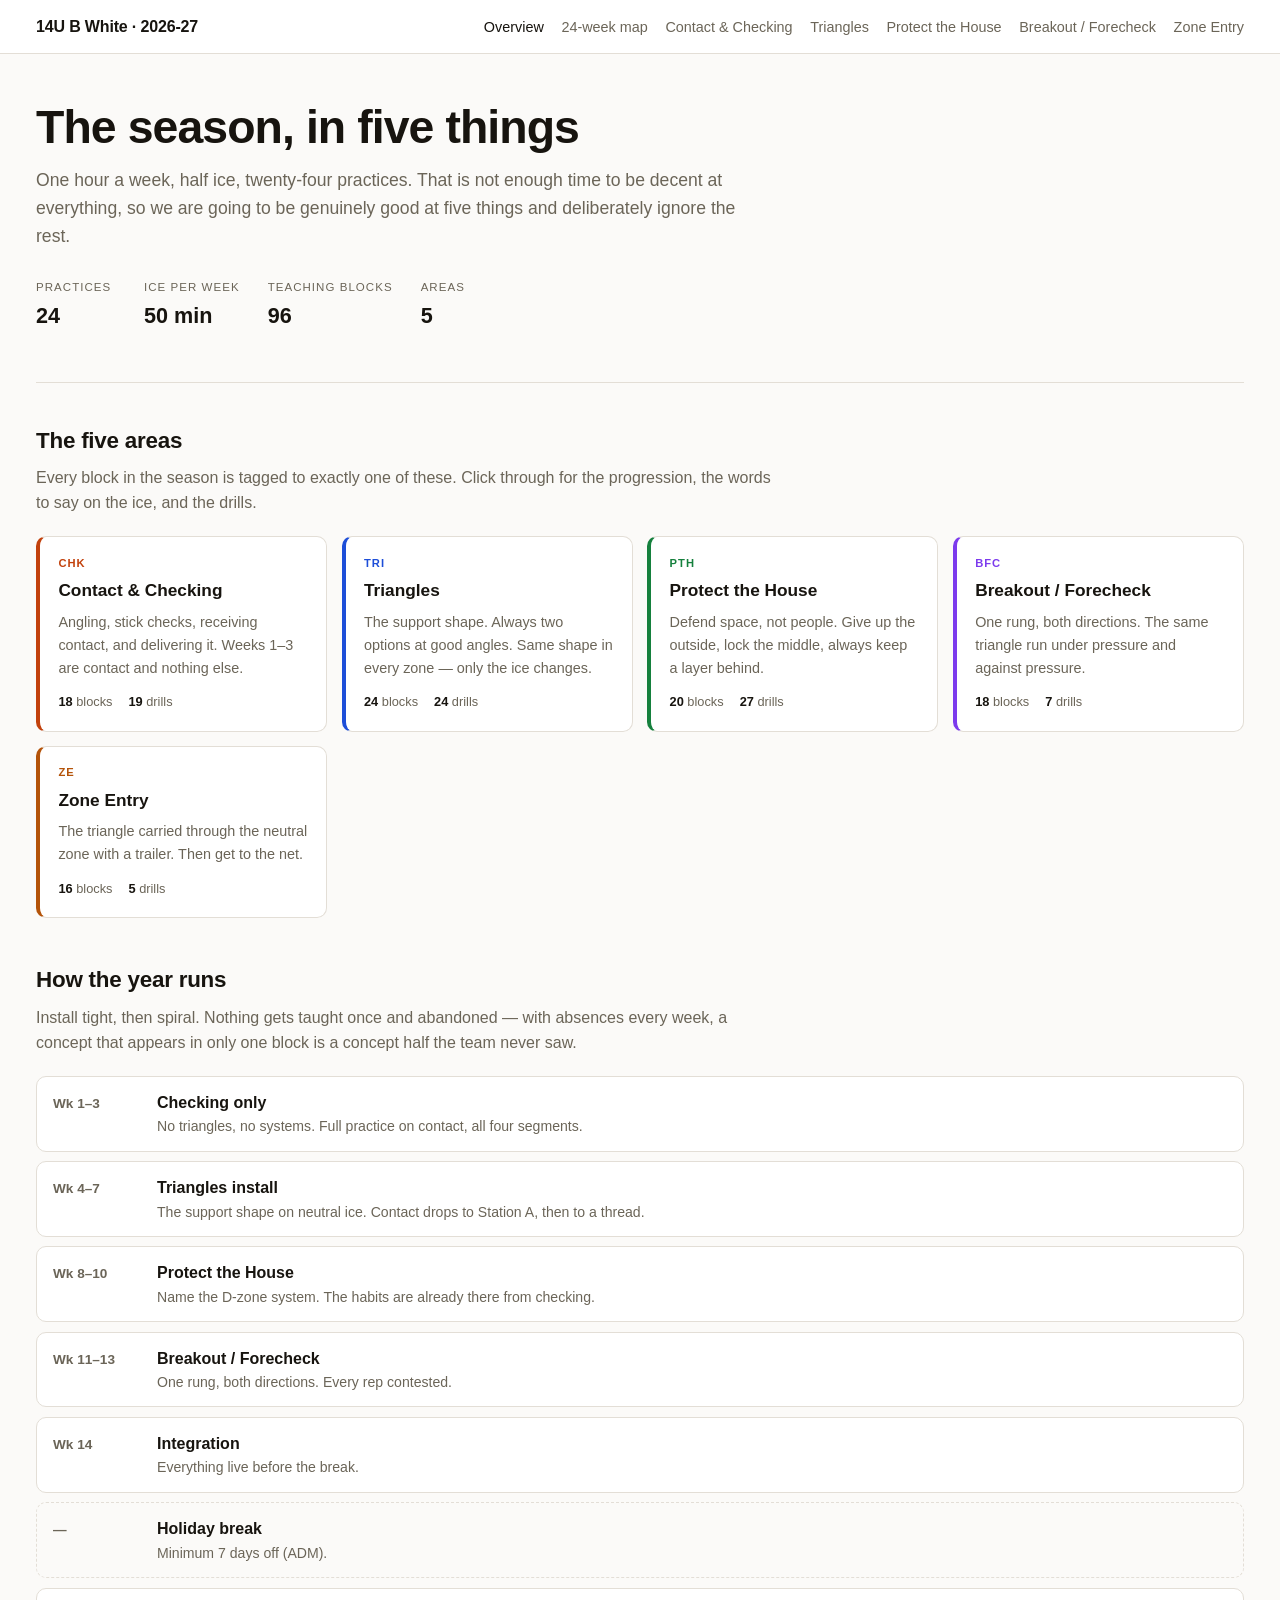
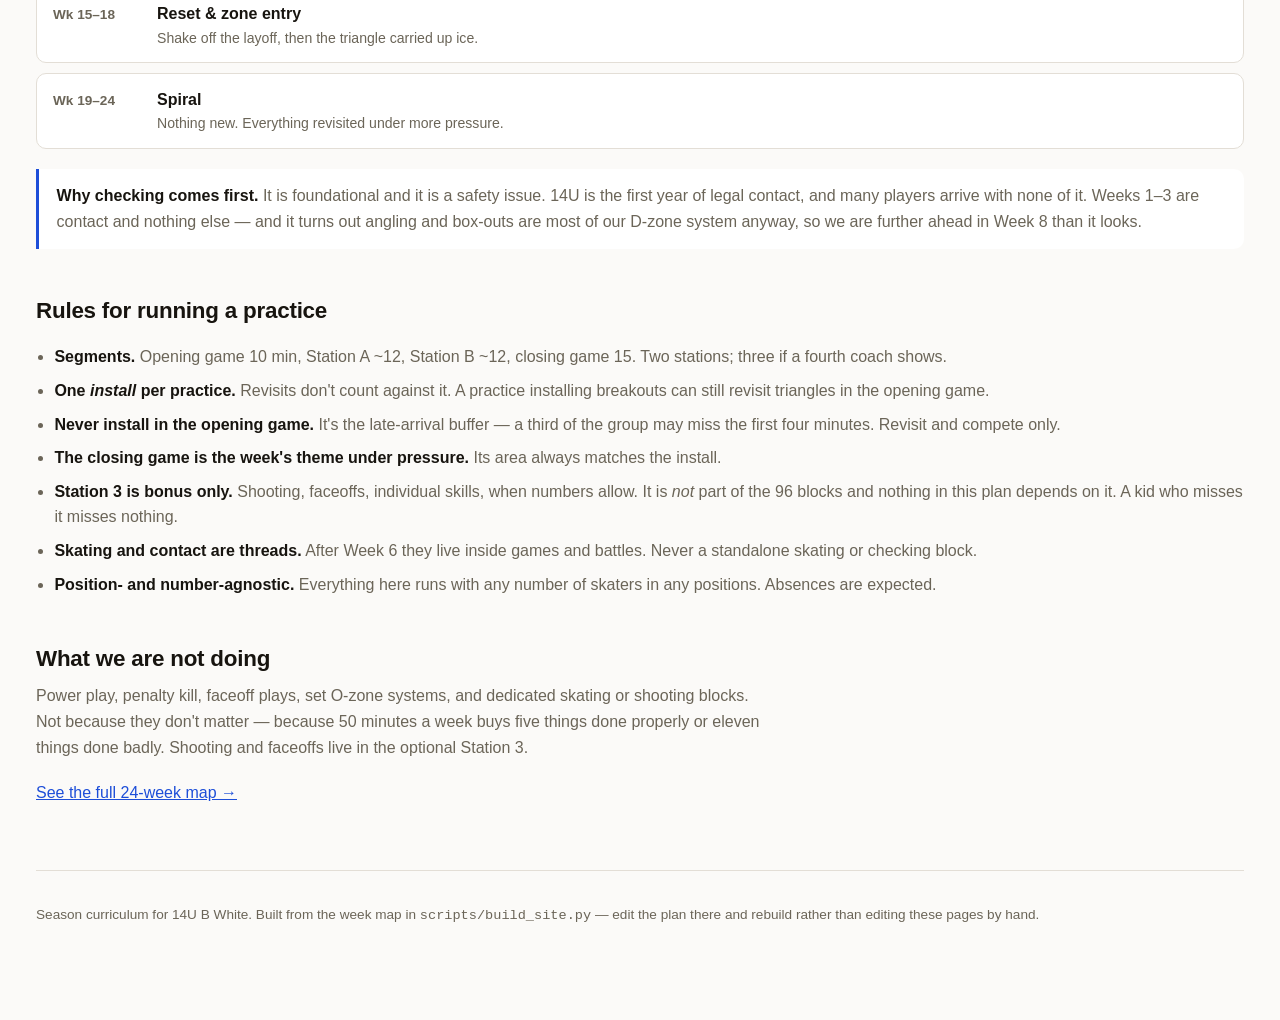
==== docs/index.html @ c7cd1035 "Add 14U season curriculum and coach-facing site Five areas across 96 teaching blocks over 24 practic" ====
<!doctype html>
<html lang="en">
<head>
<meta charset="utf-8">
<meta name="viewport" content="width=device-width, initial-scale=1">
<title>Overview &middot; 14U B White</title>
<link rel="stylesheet" href="style.css">
</head>
<body>
<header class="site"><div class="wrap">
<a class="brand" href="index.html">14U B White &middot; 2026-27</a>
<nav><a href="index.html" aria-current="page">Overview</a><a href="weeks.html">24-week map</a><a href="areas/checking.html">Contact &amp; Checking</a><a href="areas/triangles.html">Triangles</a><a href="areas/protect-the-house.html">Protect the House</a><a href="areas/breakout-forecheck.html">Breakout / Forecheck</a><a href="areas/zone-entry.html">Zone Entry</a></nav>
</div></header>
<div class="wrap">
<section class="hero">
<h1>The season, in five things</h1>
<p>One hour a week, half ice, twenty-four practices. That is not enough time to be
decent at everything, so we are going to be genuinely good at five things and
deliberately ignore the rest.</p>
<dl class="facts">
<div><dt>Practices</dt><dd>24</dd></div>
<div><dt>Ice per week</dt><dd>50 min</dd></div>
<div><dt>Teaching blocks</dt><dd>96</dd></div>
<div><dt>Areas</dt><dd>5</dd></div>
</dl>
</section>

<h2>The five areas</h2>
<p class="lede">Every block in the season is tagged to exactly one of these. Click through for
the progression, the words to say on the ice, and the drills.</p>
<div class="cards"><a class="card" style="--tag:var(--chk)" href="areas/checking.html">
<div class="tag">CHK</div><h3>Contact &amp; Checking</h3><p>Angling, stick checks, receiving contact, and delivering it. Weeks 1&ndash;3 are contact and nothing else.</p>
<div class="meta"><span><b>18</b> blocks</span><span><b>19</b> drills</span></div></a><a class="card" style="--tag:var(--tri)" href="areas/triangles.html">
<div class="tag">TRI</div><h3>Triangles</h3><p>The support shape. Always two options at good angles. Same shape in every zone &mdash; only the ice changes.</p>
<div class="meta"><span><b>24</b> blocks</span><span><b>24</b> drills</span></div></a><a class="card" style="--tag:var(--pth)" href="areas/protect-the-house.html">
<div class="tag">PTH</div><h3>Protect the House</h3><p>Defend space, not people. Give up the outside, lock the middle, always keep a layer behind.</p>
<div class="meta"><span><b>20</b> blocks</span><span><b>27</b> drills</span></div></a><a class="card" style="--tag:var(--bfc)" href="areas/breakout-forecheck.html">
<div class="tag">BFC</div><h3>Breakout / Forecheck</h3><p>One rung, both directions. The same triangle run under pressure and against pressure.</p>
<div class="meta"><span><b>18</b> blocks</span><span><b>7</b> drills</span></div></a><a class="card" style="--tag:var(--ze)" href="areas/zone-entry.html">
<div class="tag">ZE</div><h3>Zone Entry</h3><p>The triangle carried through the neutral zone with a trailer. Then get to the net.</p>
<div class="meta"><span><b>16</b> blocks</span><span><b>5</b> drills</span></div></a></div>

<h2>How the year runs</h2>
<p class="lede">Install tight, then spiral. Nothing gets taught once and abandoned &mdash; with absences
every week, a concept that appears in only one block is a concept half the team never saw.</p>
<div class="phases"><div class="phase"><div class="wks">Wk 1&ndash;3</div><div><b>Checking only</b><span>No triangles, no systems. Full practice on contact, all four segments.</span></div></div><div class="phase"><div class="wks">Wk 4&ndash;7</div><div><b>Triangles install</b><span>The support shape on neutral ice. Contact drops to Station A, then to a thread.</span></div></div><div class="phase"><div class="wks">Wk 8&ndash;10</div><div><b>Protect the House</b><span>Name the D-zone system. The habits are already there from checking.</span></div></div><div class="phase"><div class="wks">Wk 11&ndash;13</div><div><b>Breakout / Forecheck</b><span>One rung, both directions. Every rep contested.</span></div></div><div class="phase"><div class="wks">Wk 14</div><div><b>Integration</b><span>Everything live before the break.</span></div></div><div class="phase brk"><div class="wks">&mdash;</div><div><b>Holiday break</b><span>Minimum 7 days off (ADM).</span></div></div><div class="phase"><div class="wks">Wk 15&ndash;18</div><div><b>Reset &amp; zone entry</b><span>Shake off the layoff, then the triangle carried up ice.</span></div></div><div class="phase"><div class="wks">Wk 19&ndash;24</div><div><b>Spiral</b><span>Nothing new. Everything revisited under more pressure.</span></div></div></div>

<div class="note"><b>Why checking comes first.</b> It is foundational and it is a safety issue.
14U is the first year of legal contact, and many players arrive with none of it. Weeks 1&ndash;3 are
contact and nothing else &mdash; and it turns out angling and box-outs are most of our D-zone
system anyway, so we are further ahead in Week 8 than it looks.</div>

<h2>Rules for running a practice</h2>
<ul class="rules"><li><b>Segments.</b> Opening game 10 min, Station A ~12, Station B ~12, closing game 15. Two stations; three if a fourth coach shows.</li><li><b>One <em>install</em> per practice.</b> Revisits don't count against it. A practice installing breakouts can still revisit triangles in the opening game.</li><li><b>Never install in the opening game.</b> It's the late-arrival buffer &mdash; a third of the group may miss the first four minutes. Revisit and compete only.</li><li><b>The closing game is the week's theme under pressure.</b> Its area always matches the install.</li><li><b>Station 3 is bonus only.</b> Shooting, faceoffs, individual skills, when numbers allow. It is <em>not</em> part of the 96 blocks and nothing in this plan depends on it. A kid who misses it misses nothing.</li><li><b>Skating and contact are threads.</b> After Week 6 they live inside games and battles. Never a standalone skating or checking block.</li><li><b>Position- and number-agnostic.</b> Everything here runs with any number of skaters in any positions. Absences are expected.</li></ul>

<h2>What we are not doing</h2>
<p class="lede">Power play, penalty kill, faceoff plays, set O-zone systems, and dedicated skating
or shooting blocks. Not because they don't matter &mdash; because 50 minutes a week buys five things
done properly or eleven things done badly. Shooting and faceoffs live in the optional Station 3.</p>

<p><a href="weeks.html">See the full 24-week map &rarr;</a></p>

<footer class="site">
<p>Season curriculum for 14U B White. Built from the week map in <code>scripts/build_site.py</code> &mdash;
edit the plan there and rebuild rather than editing these pages by hand.</p>
</footer>
</div>
</body>
</html>
---- docs/style.css ----
:root {
  --bg: #fbfaf8;
  --surface: #ffffff;
  --border: #e3ded6;
  --ink: #17140f;
  --muted: #6b6558;
  --accent: #1d4ed8;
  --chk: #c2410c;
  --tri: #1d4ed8;
  --pth: #15803d;
  --bfc: #7c3aed;
  --ze: #b45309;
  --radius: 10px;
  --maxw: 78rem;
}

@media (prefers-color-scheme: dark) {
  :root {
    --bg: #14120f;
    --surface: #1c1a16;
    --border: #33302a;
    --ink: #f2eee7;
    --muted: #a49c8d;
    --accent: #7ba2ff;
    --chk: #fb923c;
    --tri: #7ba2ff;
    --pth: #4ade80;
    --bfc: #c4b5fd;
    --ze: #fbbf24;
  }
}

* { box-sizing: border-box; }

body {
  margin: 0;
  background: var(--bg);
  color: var(--ink);
  font: 16px/1.6 ui-sans-serif, -apple-system, "Segoe UI", Roboto, sans-serif;
  -webkit-text-size-adjust: 100%;
}

.wrap { max-width: var(--maxw); margin: 0 auto; padding: 0 1.25rem 5rem; }

/* ---- header ---- */
header.site {
  border-bottom: 1px solid var(--border);
  background: var(--surface);
  position: sticky; top: 0; z-index: 10;
}
header.site .wrap { padding: 0.85rem 1.25rem; display: flex; flex-wrap: wrap; gap: 0.5rem 1.5rem; align-items: baseline; }
header.site .brand { font-weight: 700; letter-spacing: -0.01em; text-decoration: none; color: var(--ink); }
header.site nav { display: flex; gap: 1.1rem; flex-wrap: wrap; margin-left: auto; }
header.site nav a { color: var(--muted); text-decoration: none; font-size: 0.9rem; }
header.site nav a:hover, header.site nav a[aria-current] { color: var(--ink); }

/* ---- hero ---- */
.hero { padding: 3rem 0 2rem; border-bottom: 1px solid var(--border); margin-bottom: 2.5rem; }
.hero h1 { font-size: clamp(1.9rem, 5vw, 2.9rem); line-height: 1.12; margin: 0 0 0.75rem; letter-spacing: -0.02em; }
.hero p { font-size: 1.1rem; color: var(--muted); margin: 0; max-width: 46rem; }
.facts { display: flex; flex-wrap: wrap; gap: 1.75rem; margin-top: 1.75rem; }
.facts div { min-width: 5rem; }
.facts dt { font-size: 0.72rem; text-transform: uppercase; letter-spacing: 0.09em; color: var(--muted); }
.facts dd { margin: 0.15rem 0 0; font-size: 1.35rem; font-weight: 650; }

h2 { font-size: 1.4rem; letter-spacing: -0.01em; margin: 2.75rem 0 0.4rem; }
h2:first-of-type { margin-top: 0; }
h3 { font-size: 1.05rem; margin: 1.75rem 0 0.4rem; }
.lede { color: var(--muted); margin: 0 0 1.25rem; max-width: 46rem; }

/* ---- area cards ---- */
.cards { display: grid; gap: 0.9rem; grid-template-columns: repeat(auto-fit, minmax(15rem, 1fr)); margin-top: 1.25rem; }
.card {
  display: block; text-decoration: none; color: inherit; background: var(--surface);
  border: 1px solid var(--border); border-left: 4px solid var(--tag, var(--accent));
  border-radius: var(--radius); padding: 1.1rem 1.15rem;
}
.card:hover { border-color: var(--tag, var(--accent)); }
.card .tag { font-size: 0.7rem; font-weight: 700; letter-spacing: 0.09em; color: var(--tag); }
.card h3 { margin: 0.3rem 0 0.35rem; font-size: 1.08rem; }
.card p { margin: 0; color: var(--muted); font-size: 0.9rem; }
.card .meta { margin-top: 0.8rem; font-size: 0.8rem; color: var(--muted); display: flex; gap: 1rem; }
.card .meta b { color: var(--ink); font-weight: 650; }

/* ---- tables ---- */
.scroll { overflow-x: auto; margin: 1rem 0 0; border: 1px solid var(--border); border-radius: var(--radius); background: var(--surface); }
table { border-collapse: collapse; width: 100%; font-size: 0.88rem; }
th, td { text-align: left; padding: 0.6rem 0.8rem; border-bottom: 1px solid var(--border); vertical-align: top; }
th { font-size: 0.72rem; text-transform: uppercase; letter-spacing: 0.07em; color: var(--muted); font-weight: 650; white-space: nowrap; }
tbody tr:last-child td { border-bottom: 0; }
td.wk { font-variant-numeric: tabular-nums; font-weight: 650; white-space: nowrap; }
td.num { font-variant-numeric: tabular-nums; text-align: right; }
tfoot td { font-weight: 650; border-top: 2px solid var(--border); }

/* ---- pills ---- */
.pill {
  display: inline-block; font-size: 0.68rem; font-weight: 700; letter-spacing: 0.06em;
  padding: 0.12rem 0.42rem; border-radius: 4px; border: 1px solid currentColor; white-space: nowrap;
}
.CHK { color: var(--chk); } .TRI { color: var(--tri); } .PTH { color: var(--pth); }
.BFC { color: var(--bfc); } .ZE { color: var(--ze); }
.seg { color: var(--muted); font-size: 0.72rem; text-transform: uppercase; letter-spacing: 0.06em; white-space: nowrap; }

/* ---- phase strip ---- */
.phases { display: grid; gap: 0.6rem; margin-top: 1.25rem; }
.phase { display: grid; grid-template-columns: 5.5rem 1fr; gap: 1rem; align-items: baseline; background: var(--surface); border: 1px solid var(--border); border-radius: var(--radius); padding: 0.8rem 1rem; }
.phase .wks { font-weight: 700; font-variant-numeric: tabular-nums; color: var(--muted); font-size: 0.85rem; }
.phase b { font-weight: 650; }
.phase span { color: var(--muted); font-size: 0.88rem; display: block; }
.phase.brk { border-style: dashed; background: transparent; }

/* ---- callouts / rules ---- */
.note { border-left: 3px solid var(--accent); background: var(--surface); border-radius: 0 var(--radius) var(--radius) 0; padding: 0.9rem 1.1rem; margin: 1.25rem 0; color: var(--muted); }
.note b { color: var(--ink); }
ul.rules { margin: 1rem 0; padding-left: 1.15rem; }
ul.rules li { margin-bottom: 0.5rem; color: var(--muted); }
ul.rules b { color: var(--ink); }

ol.steps { counter-reset: s; list-style: none; margin: 1rem 0; padding: 0; display: grid; gap: 0.6rem; }
ol.steps li { counter-increment: s; background: var(--surface); border: 1px solid var(--border); border-radius: var(--radius); padding: 0.85rem 1rem 0.85rem 3rem; position: relative; color: var(--muted); }
ol.steps li::before {
  content: counter(s); position: absolute; left: 0.9rem; top: 0.8rem;
  width: 1.5rem; height: 1.5rem; border-radius: 50%; background: var(--tag, var(--accent)); color: #fff;
  display: grid; place-items: center; font-size: 0.78rem; font-weight: 700;
}
ol.steps b { color: var(--ink); display: block; }
ol.steps .when { float: right; font-size: 0.75rem; color: var(--muted); font-weight: 600; }

.say { display: grid; gap: 0.5rem; margin: 1rem 0; }
.say q { background: var(--surface); border: 1px solid var(--border); border-radius: var(--radius); padding: 0.7rem 1rem; font-size: 1rem; quotes: none; }
.say q::before, .say q::after { content: ""; }

a { color: var(--accent); }
footer.site { border-top: 1px solid var(--border); margin-top: 4rem; padding-top: 1.25rem; color: var(--muted); font-size: 0.85rem; }

@media print {
  header.site { position: static; }
  .card, .phase, .scroll, ol.steps li, .say q { break-inside: avoid; }
  body { background: #fff; color: #000; }
}
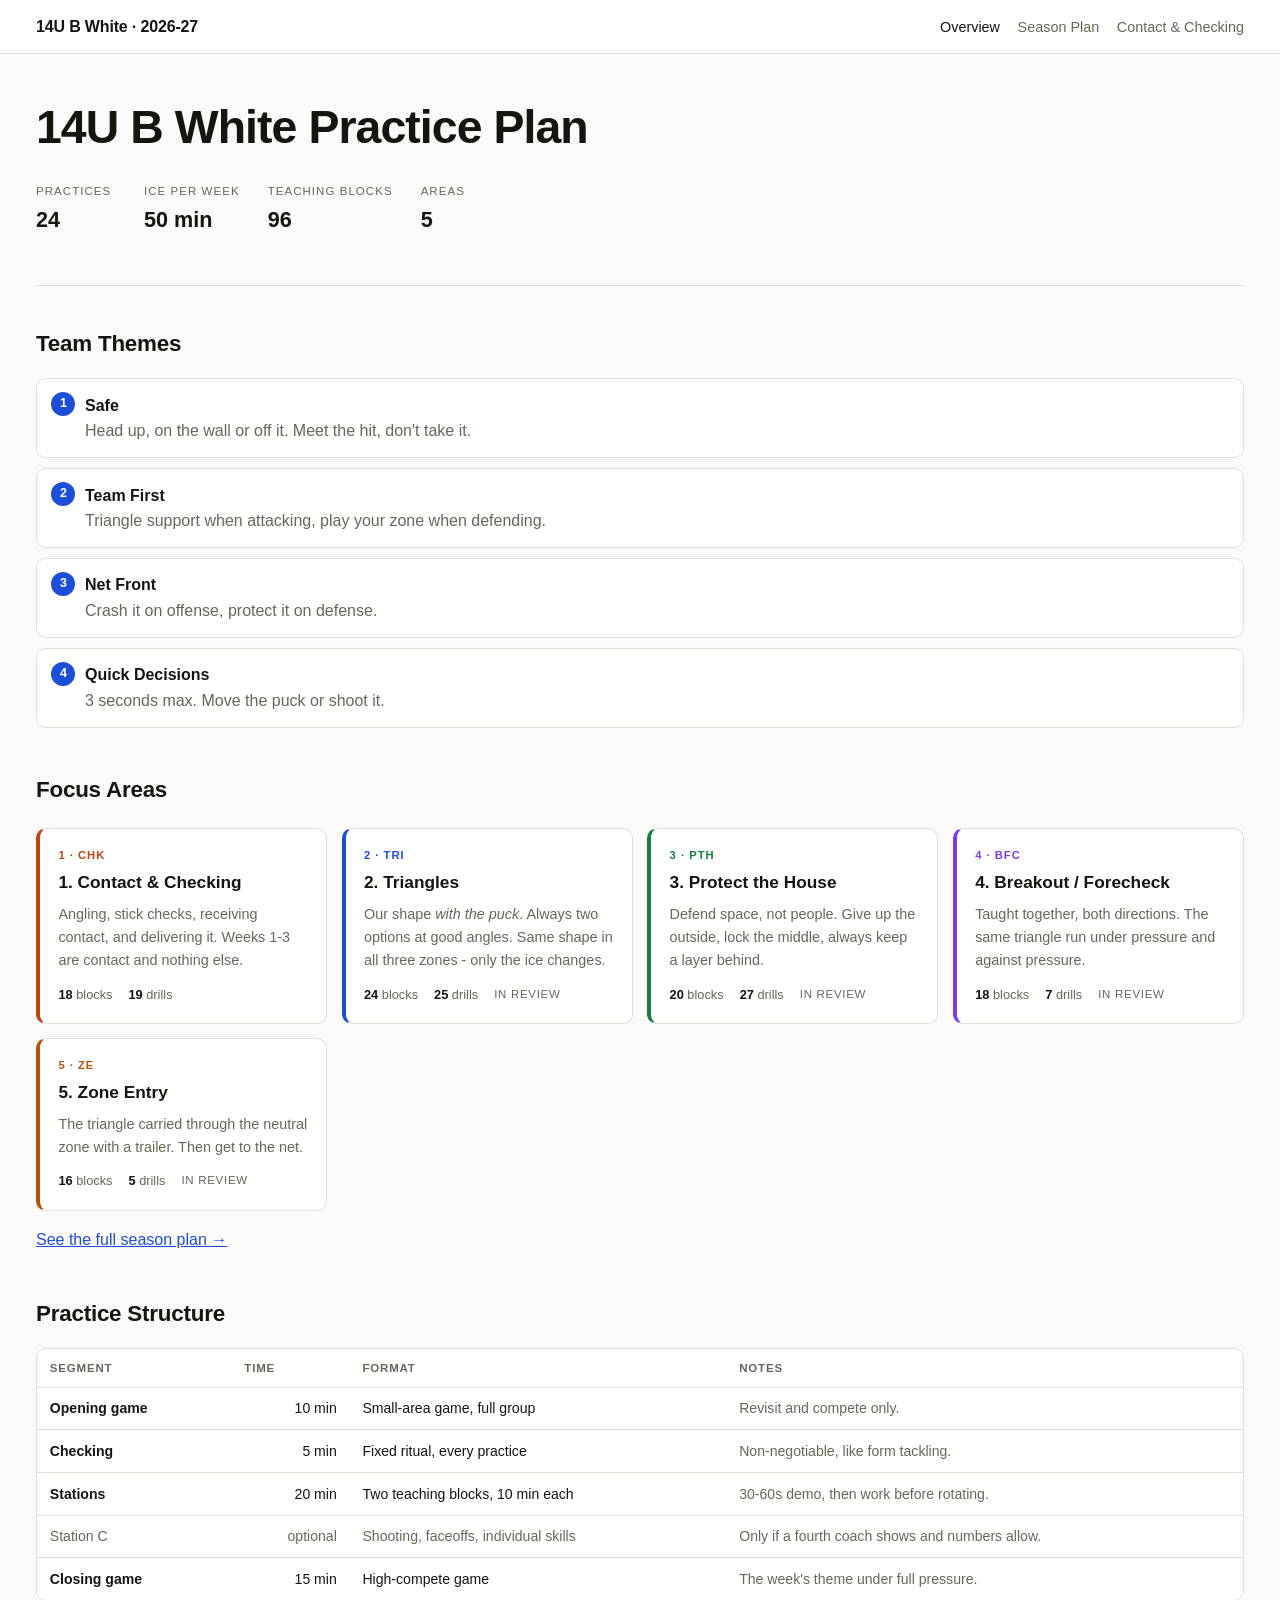
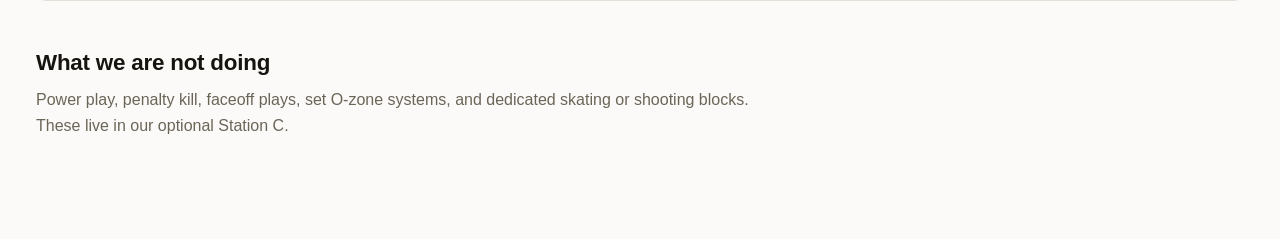
==== commit 6e753fec: "Add team themes, practice logging, and season plan dates Themes: four phrases said every practice, e" ====
--- a/docs/index.html
+++ b/docs/index.html
@@ -9,14 +9,11 @@
 <body>
 <header class="site"><div class="wrap">
 <a class="brand" href="index.html">14U B White &middot; 2026-27</a>
-<nav><a href="index.html" aria-current="page">Overview</a><a href="weeks.html">24-week map</a><a href="areas/checking.html">Contact &amp; Checking</a><a href="areas/triangles.html">Triangles</a><a href="areas/protect-the-house.html">Protect the House</a><a href="areas/breakout-forecheck.html">Breakout / Forecheck</a><a href="areas/zone-entry.html">Zone Entry</a></nav>
+<nav><a href="index.html" aria-current="page">Overview</a><a href="weeks.html">Season Plan</a><a href="areas/checking.html">Contact &amp; Checking</a></nav>
 </div></header>
 <div class="wrap">
 <section class="hero">
-<h1>The season, in five things</h1>
-<p>One hour a week, half ice, twenty-four practices. That is not enough time to be
-decent at everything, so we are going to be genuinely good at five things and
-deliberately ignore the rest.</p>
+<h1>14U B White Practice Plan</h1>
 <dl class="facts">
 <div><dt>Practices</dt><dd>24</dd></div>
 <div><dt>Ice per week</dt><dd>50 min</dd></div>
@@ -25,45 +22,32 @@
 </dl>
 </section>
 
-<h2>The five areas</h2>
-<p class="lede">Every block in the season is tagged to exactly one of these. Click through for
-the progression, the words to say on the ice, and the drills.</p>
+<h2>Team Themes</h2>
+<ol class="steps"><li><b>Safe</b>Head up, on the wall or off it. Meet the hit, don't take it.</li><li><b>Team First</b>Triangle support when attacking, play your zone when defending.</li><li><b>Net Front</b>Crash it on offense, protect it on defense.</li><li><b>Quick Decisions</b>3 seconds max. Move the puck or shoot it.</li></ol>
+
+<h2>Focus Areas</h2>
 <div class="cards"><a class="card" style="--tag:var(--chk)" href="areas/checking.html">
-<div class="tag">CHK</div><h3>Contact &amp; Checking</h3><p>Angling, stick checks, receiving contact, and delivering it. Weeks 1&ndash;3 are contact and nothing else.</p>
-<div class="meta"><span><b>18</b> blocks</span><span><b>19</b> drills</span></div></a><a class="card" style="--tag:var(--tri)" href="areas/triangles.html">
-<div class="tag">TRI</div><h3>Triangles</h3><p>The support shape. Always two options at good angles. Same shape in every zone &mdash; only the ice changes.</p>
-<div class="meta"><span><b>24</b> blocks</span><span><b>24</b> drills</span></div></a><a class="card" style="--tag:var(--pth)" href="areas/protect-the-house.html">
-<div class="tag">PTH</div><h3>Protect the House</h3><p>Defend space, not people. Give up the outside, lock the middle, always keep a layer behind.</p>
-<div class="meta"><span><b>20</b> blocks</span><span><b>27</b> drills</span></div></a><a class="card" style="--tag:var(--bfc)" href="areas/breakout-forecheck.html">
-<div class="tag">BFC</div><h3>Breakout / Forecheck</h3><p>One rung, both directions. The same triangle run under pressure and against pressure.</p>
-<div class="meta"><span><b>18</b> blocks</span><span><b>7</b> drills</span></div></a><a class="card" style="--tag:var(--ze)" href="areas/zone-entry.html">
-<div class="tag">ZE</div><h3>Zone Entry</h3><p>The triangle carried through the neutral zone with a trailer. Then get to the net.</p>
-<div class="meta"><span><b>16</b> blocks</span><span><b>5</b> drills</span></div></a></div>
+<div class="tag">1 &middot; CHK</div><h3>1. Contact &amp; Checking</h3><p>Angling, stick checks, receiving contact, and delivering it. Weeks 1-3 are contact and nothing else.</p>
+<div class="meta"><span><b>18</b> blocks</span><span><b>19</b> drills</span></div></a><div class="card" style="--tag:var(--tri)">
+<div class="tag">2 &middot; TRI</div><h3>2. Triangles</h3><p>Our shape <em>with the puck</em>. Always two options at good angles. Same shape in all three zones - only the ice changes.</p>
+<div class="meta"><span><b>24</b> blocks</span><span><b>25</b> drills</span><span class="seg">in review</span></div></div><div class="card" style="--tag:var(--pth)">
+<div class="tag">3 &middot; PTH</div><h3>3. Protect the House</h3><p>Defend space, not people. Give up the outside, lock the middle, always keep a layer behind.</p>
+<div class="meta"><span><b>20</b> blocks</span><span><b>27</b> drills</span><span class="seg">in review</span></div></div><div class="card" style="--tag:var(--bfc)">
+<div class="tag">4 &middot; BFC</div><h3>4. Breakout / Forecheck</h3><p>Taught together, both directions. The same triangle run under pressure and against pressure.</p>
+<div class="meta"><span><b>18</b> blocks</span><span><b>7</b> drills</span><span class="seg">in review</span></div></div><div class="card" style="--tag:var(--ze)">
+<div class="tag">5 &middot; ZE</div><h3>5. Zone Entry</h3><p>The triangle carried through the neutral zone with a trailer. Then get to the net.</p>
+<div class="meta"><span><b>16</b> blocks</span><span><b>5</b> drills</span><span class="seg">in review</span></div></div></div>
+<p><a href="weeks.html">See the full season plan &rarr;</a></p>
 
-<h2>How the year runs</h2>
-<p class="lede">Install tight, then spiral. Nothing gets taught once and abandoned &mdash; with absences
-every week, a concept that appears in only one block is a concept half the team never saw.</p>
-<div class="phases"><div class="phase"><div class="wks">Wk 1&ndash;3</div><div><b>Checking only</b><span>No triangles, no systems. Full practice on contact, all four segments.</span></div></div><div class="phase"><div class="wks">Wk 4&ndash;7</div><div><b>Triangles install</b><span>The support shape on neutral ice. Contact drops to Station A, then to a thread.</span></div></div><div class="phase"><div class="wks">Wk 8&ndash;10</div><div><b>Protect the House</b><span>Name the D-zone system. The habits are already there from checking.</span></div></div><div class="phase"><div class="wks">Wk 11&ndash;13</div><div><b>Breakout / Forecheck</b><span>One rung, both directions. Every rep contested.</span></div></div><div class="phase"><div class="wks">Wk 14</div><div><b>Integration</b><span>Everything live before the break.</span></div></div><div class="phase brk"><div class="wks">&mdash;</div><div><b>Holiday break</b><span>Minimum 7 days off (ADM).</span></div></div><div class="phase"><div class="wks">Wk 15&ndash;18</div><div><b>Reset &amp; zone entry</b><span>Shake off the layoff, then the triangle carried up ice.</span></div></div><div class="phase"><div class="wks">Wk 19&ndash;24</div><div><b>Spiral</b><span>Nothing new. Everything revisited under more pressure.</span></div></div></div>
-
-<div class="note"><b>Why checking comes first.</b> It is foundational and it is a safety issue.
-14U is the first year of legal contact, and many players arrive with none of it. Weeks 1&ndash;3 are
-contact and nothing else &mdash; and it turns out angling and box-outs are most of our D-zone
-system anyway, so we are further ahead in Week 8 than it looks.</div>
-
-<h2>Rules for running a practice</h2>
-<ul class="rules"><li><b>Segments.</b> Opening game 10 min, Station A ~12, Station B ~12, closing game 15. Two stations; three if a fourth coach shows.</li><li><b>One <em>install</em> per practice.</b> Revisits don't count against it. A practice installing breakouts can still revisit triangles in the opening game.</li><li><b>Never install in the opening game.</b> It's the late-arrival buffer &mdash; a third of the group may miss the first four minutes. Revisit and compete only.</li><li><b>The closing game is the week's theme under pressure.</b> Its area always matches the install.</li><li><b>Station 3 is bonus only.</b> Shooting, faceoffs, individual skills, when numbers allow. It is <em>not</em> part of the 96 blocks and nothing in this plan depends on it. A kid who misses it misses nothing.</li><li><b>Skating and contact are threads.</b> After Week 6 they live inside games and battles. Never a standalone skating or checking block.</li><li><b>Position- and number-agnostic.</b> Everything here runs with any number of skaters in any positions. Absences are expected.</li></ul>
+<h2>Practice Structure</h2>
+<div class="scroll"><table>
+<thead><tr><th>Segment</th><th class="num">Time</th><th>Format</th><th>Notes</th></tr></thead>
+<tbody><tr><td><b>Opening game</b></td><td class="num">10 min</td><td>Small-area game, full group</td><td style="color:var(--muted)">Revisit and compete only.</td></tr><tr><td><b>Checking</b></td><td class="num">5 min</td><td>Fixed ritual, every practice</td><td style="color:var(--muted)">Non-negotiable, like form tackling.</td></tr><tr><td><b>Stations</b></td><td class="num">20 min</td><td>Two teaching blocks, 10 min each</td><td style="color:var(--muted)">30-60s demo, then work before rotating.</td></tr><tr style="color:var(--muted)"><td>Station C</td><td class="num">optional</td><td>Shooting, faceoffs, individual skills</td><td style="color:var(--muted)">Only if a fourth coach shows and numbers allow.</td></tr><tr><td><b>Closing game</b></td><td class="num">15 min</td><td>High-compete game</td><td style="color:var(--muted)">The week's theme under full pressure.</td></tr></tbody></table></div>
 
 <h2>What we are not doing</h2>
 <p class="lede">Power play, penalty kill, faceoff plays, set O-zone systems, and dedicated skating
-or shooting blocks. Not because they don't matter &mdash; because 50 minutes a week buys five things
-done properly or eleven things done badly. Shooting and faceoffs live in the optional Station 3.</p>
+or shooting blocks. These live in our optional Station C.</p>
 
-<p><a href="weeks.html">See the full 24-week map &rarr;</a></p>
-
-<footer class="site">
-<p>Season curriculum for 14U B White. Built from the week map in <code>scripts/build_site.py</code> &mdash;
-edit the plan there and rebuild rather than editing these pages by hand.</p>
-</footer>
 </div>
 </body>
 </html>
--- a/docs/style.css
+++ b/docs/style.css
@@ -10,6 +10,7 @@
   --pth: #15803d;
   --bfc: #7c3aed;
   --ze: #b45309;
+  --shoot: #0e7490;
   --radius: 10px;
   --maxw: 78rem;
 }
@@ -27,6 +28,7 @@
     --pth: #4ade80;
     --bfc: #c4b5fd;
     --ze: #fbbf24;
+    --shoot: #67e8f9;
   }
 }
 
@@ -98,7 +100,10 @@
   padding: 0.12rem 0.42rem; border-radius: 4px; border: 1px solid currentColor; white-space: nowrap;
 }
 .CHK { color: var(--chk); } .TRI { color: var(--tri); } .PTH { color: var(--pth); }
-.BFC { color: var(--bfc); } .ZE { color: var(--ze); }
+.BFC { color: var(--bfc); } .ZE { color: var(--ze); } .SHOOT { color: var(--shoot); }
+.dr { display: block; font-size: 0.82rem; line-height: 1.35; margin-top: 0.2rem; }
+.dr a { color: inherit; text-decoration: none; border-bottom: 1px solid var(--border); }
+.dr a:hover { color: var(--accent); border-color: currentColor; }
 .seg { color: var(--muted); font-size: 0.72rem; text-transform: uppercase; letter-spacing: 0.06em; white-space: nowrap; }
 
 /* ---- phase strip ---- */
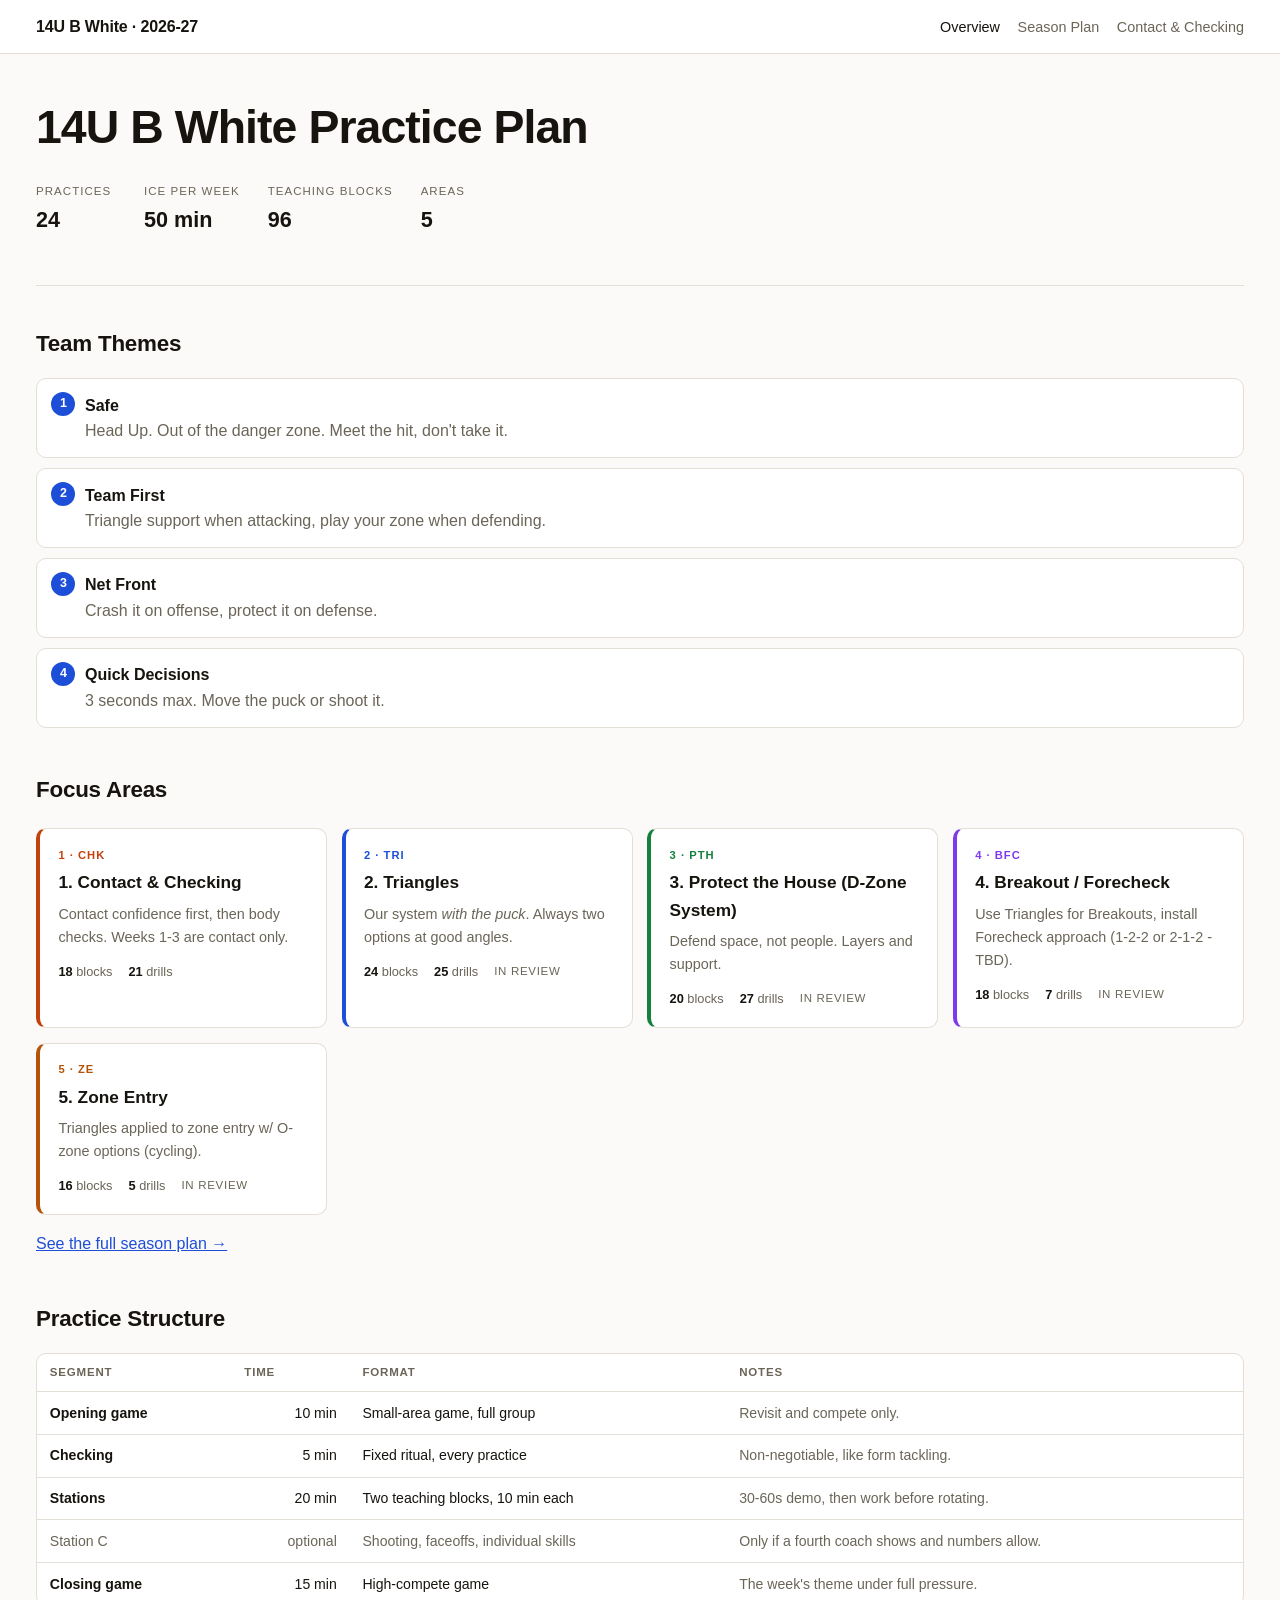
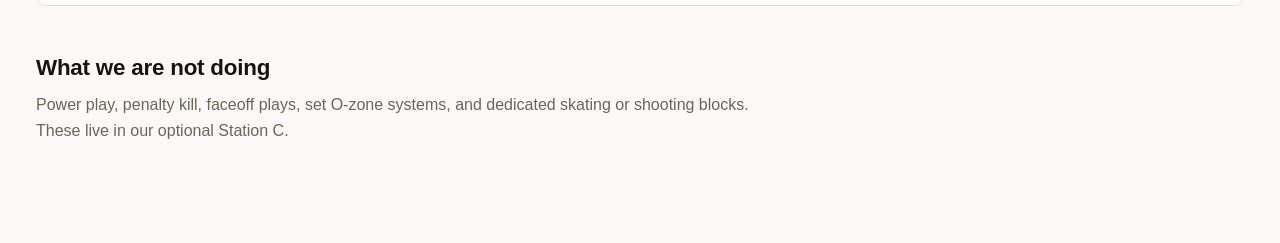
==== commit 1595bfa8: "Rework the Contact & Checking plan on USA Hockey's body contact manual Ground the checking area in U" ====
--- a/docs/index.html
+++ b/docs/index.html
@@ -23,19 +23,19 @@
 </section>
 
 <h2>Team Themes</h2>
-<ol class="steps"><li><b>Safe</b>Head up, on the wall or off it. Meet the hit, don't take it.</li><li><b>Team First</b>Triangle support when attacking, play your zone when defending.</li><li><b>Net Front</b>Crash it on offense, protect it on defense.</li><li><b>Quick Decisions</b>3 seconds max. Move the puck or shoot it.</li></ol>
+<ol class="steps"><li><b>Safe</b>Head Up. Out of the danger zone. Meet the hit, don't take it.</li><li><b>Team First</b>Triangle support when attacking, play your zone when defending.</li><li><b>Net Front</b>Crash it on offense, protect it on defense.</li><li><b>Quick Decisions</b>3 seconds max. Move the puck or shoot it.</li></ol>
 
 <h2>Focus Areas</h2>
 <div class="cards"><a class="card" style="--tag:var(--chk)" href="areas/checking.html">
-<div class="tag">1 &middot; CHK</div><h3>1. Contact &amp; Checking</h3><p>Angling, stick checks, receiving contact, and delivering it. Weeks 1-3 are contact and nothing else.</p>
-<div class="meta"><span><b>18</b> blocks</span><span><b>19</b> drills</span></div></a><div class="card" style="--tag:var(--tri)">
-<div class="tag">2 &middot; TRI</div><h3>2. Triangles</h3><p>Our shape <em>with the puck</em>. Always two options at good angles. Same shape in all three zones - only the ice changes.</p>
+<div class="tag">1 &middot; CHK</div><h3>1. Contact &amp; Checking</h3><p>Contact confidence first, then body checks. Weeks 1-3 are contact only.</p>
+<div class="meta"><span><b>18</b> blocks</span><span><b>21</b> drills</span></div></a><div class="card" style="--tag:var(--tri)">
+<div class="tag">2 &middot; TRI</div><h3>2. Triangles</h3><p>Our system <em>with the puck</em>. Always two options at good angles.</p>
 <div class="meta"><span><b>24</b> blocks</span><span><b>25</b> drills</span><span class="seg">in review</span></div></div><div class="card" style="--tag:var(--pth)">
-<div class="tag">3 &middot; PTH</div><h3>3. Protect the House</h3><p>Defend space, not people. Give up the outside, lock the middle, always keep a layer behind.</p>
+<div class="tag">3 &middot; PTH</div><h3>3. Protect the House (D-Zone System)</h3><p>Defend space, not people. Layers and support.</p>
 <div class="meta"><span><b>20</b> blocks</span><span><b>27</b> drills</span><span class="seg">in review</span></div></div><div class="card" style="--tag:var(--bfc)">
-<div class="tag">4 &middot; BFC</div><h3>4. Breakout / Forecheck</h3><p>Taught together, both directions. The same triangle run under pressure and against pressure.</p>
+<div class="tag">4 &middot; BFC</div><h3>4. Breakout / Forecheck</h3><p>Use Triangles for Breakouts, install Forecheck approach (1-2-2 or 2-1-2 - TBD).</p>
 <div class="meta"><span><b>18</b> blocks</span><span><b>7</b> drills</span><span class="seg">in review</span></div></div><div class="card" style="--tag:var(--ze)">
-<div class="tag">5 &middot; ZE</div><h3>5. Zone Entry</h3><p>The triangle carried through the neutral zone with a trailer. Then get to the net.</p>
+<div class="tag">5 &middot; ZE</div><h3>5. Zone Entry</h3><p>Triangles applied to zone entry w/ O-zone options (cycling).</p>
 <div class="meta"><span><b>16</b> blocks</span><span><b>5</b> drills</span><span class="seg">in review</span></div></div></div>
 <p><a href="weeks.html">See the full season plan &rarr;</a></p>
 
--- a/docs/style.css
+++ b/docs/style.css
@@ -60,6 +60,27 @@
 .hero { padding: 3rem 0 2rem; border-bottom: 1px solid var(--border); margin-bottom: 2.5rem; }
 .hero h1 { font-size: clamp(1.9rem, 5vw, 2.9rem); line-height: 1.12; margin: 0 0 0.75rem; letter-spacing: -0.02em; }
 .hero p { font-size: 1.1rem; color: var(--muted); margin: 0; max-width: 46rem; }
+.epigraph {
+  margin: 0 0 1.25rem;
+  padding: 0.1rem 0 0.1rem 1.1rem;
+  border-left: 3px solid var(--chk);
+  max-width: 44rem;
+}
+.epigraph p {
+  margin: 0;
+  font-size: 1.22rem;
+  line-height: 1.4;
+  font-weight: 500;
+  letter-spacing: -0.01em;
+  text-wrap: balance;
+}
+.epigraph cite {
+  display: block;
+  margin-top: 0.5rem;
+  font-style: normal;
+  font-size: 0.82rem;
+  color: var(--muted);
+}
 .facts { display: flex; flex-wrap: wrap; gap: 1.75rem; margin-top: 1.75rem; }
 .facts div { min-width: 5rem; }
 .facts dt { font-size: 0.72rem; text-transform: uppercase; letter-spacing: 0.09em; color: var(--muted); }
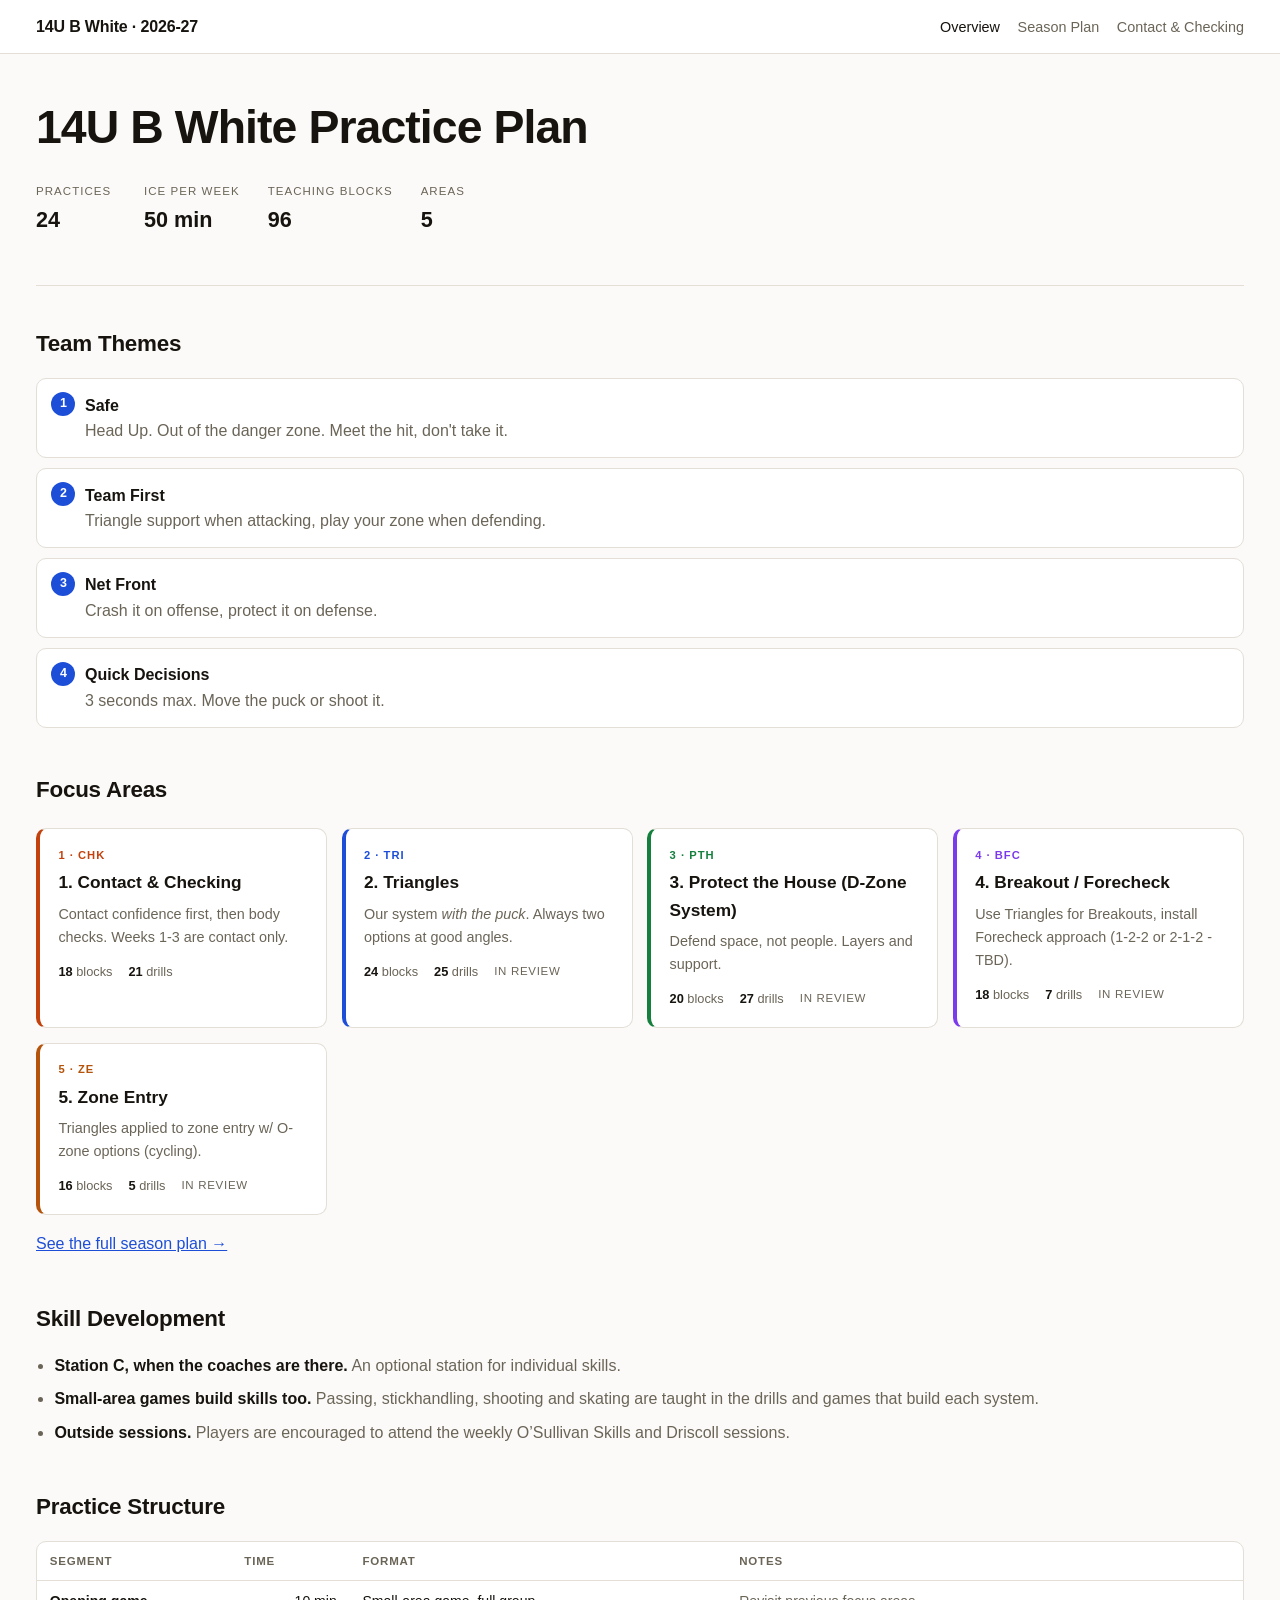
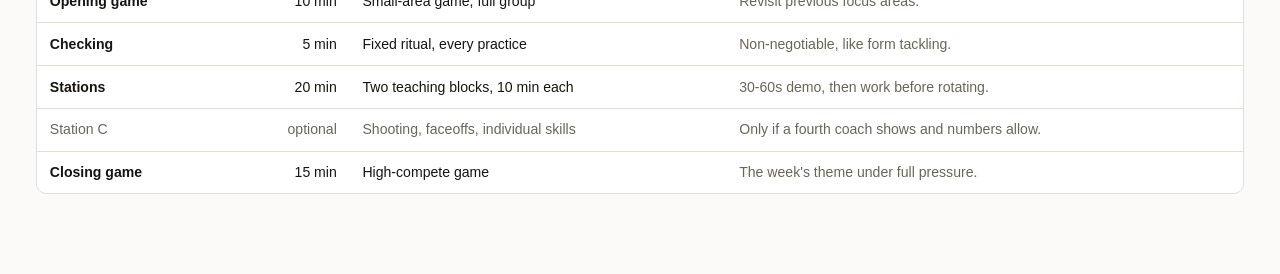
==== commit 247050fc: "Add a Skill Development section to the Overview Replaces "What we are not doing" with a positive sta" ====
--- a/docs/index.html
+++ b/docs/index.html
@@ -39,14 +39,19 @@
 <div class="meta"><span><b>16</b> blocks</span><span><b>5</b> drills</span><span class="seg">in review</span></div></div></div>
 <p><a href="weeks.html">See the full season plan &rarr;</a></p>
 
+<h2>Skill Development</h2>
+<ul class="rules">
+<li><b>Station C, when the coaches are there.</b> An optional station for individual skills.</li>
+<li><b>Small-area games build skills too.</b> Passing, stickhandling, shooting and skating are
+taught in the drills and games that build each system.</li>
+<li><b>Outside sessions.</b> Players are encouraged to attend the weekly O&rsquo;Sullivan Skills
+and Driscoll sessions.</li>
+</ul>
+
 <h2>Practice Structure</h2>
 <div class="scroll"><table>
 <thead><tr><th>Segment</th><th class="num">Time</th><th>Format</th><th>Notes</th></tr></thead>
-<tbody><tr><td><b>Opening game</b></td><td class="num">10 min</td><td>Small-area game, full group</td><td style="color:var(--muted)">Revisit and compete only.</td></tr><tr><td><b>Checking</b></td><td class="num">5 min</td><td>Fixed ritual, every practice</td><td style="color:var(--muted)">Non-negotiable, like form tackling.</td></tr><tr><td><b>Stations</b></td><td class="num">20 min</td><td>Two teaching blocks, 10 min each</td><td style="color:var(--muted)">30-60s demo, then work before rotating.</td></tr><tr style="color:var(--muted)"><td>Station C</td><td class="num">optional</td><td>Shooting, faceoffs, individual skills</td><td style="color:var(--muted)">Only if a fourth coach shows and numbers allow.</td></tr><tr><td><b>Closing game</b></td><td class="num">15 min</td><td>High-compete game</td><td style="color:var(--muted)">The week's theme under full pressure.</td></tr></tbody></table></div>
-
-<h2>What we are not doing</h2>
-<p class="lede">Power play, penalty kill, faceoff plays, set O-zone systems, and dedicated skating
-or shooting blocks. These live in our optional Station C.</p>
+<tbody><tr><td><b>Opening game</b></td><td class="num">10 min</td><td>Small-area game, full group</td><td style="color:var(--muted)">Revisit previous focus areas.</td></tr><tr><td><b>Checking</b></td><td class="num">5 min</td><td>Fixed ritual, every practice</td><td style="color:var(--muted)">Non-negotiable, like form tackling.</td></tr><tr><td><b>Stations</b></td><td class="num">20 min</td><td>Two teaching blocks, 10 min each</td><td style="color:var(--muted)">30-60s demo, then work before rotating.</td></tr><tr style="color:var(--muted)"><td>Station C</td><td class="num">optional</td><td>Shooting, faceoffs, individual skills</td><td style="color:var(--muted)">Only if a fourth coach shows and numbers allow.</td></tr><tr><td><b>Closing game</b></td><td class="num">15 min</td><td>High-compete game</td><td style="color:var(--muted)">The week's theme under full pressure.</td></tr></tbody></table></div>
 
 </div>
 </body>
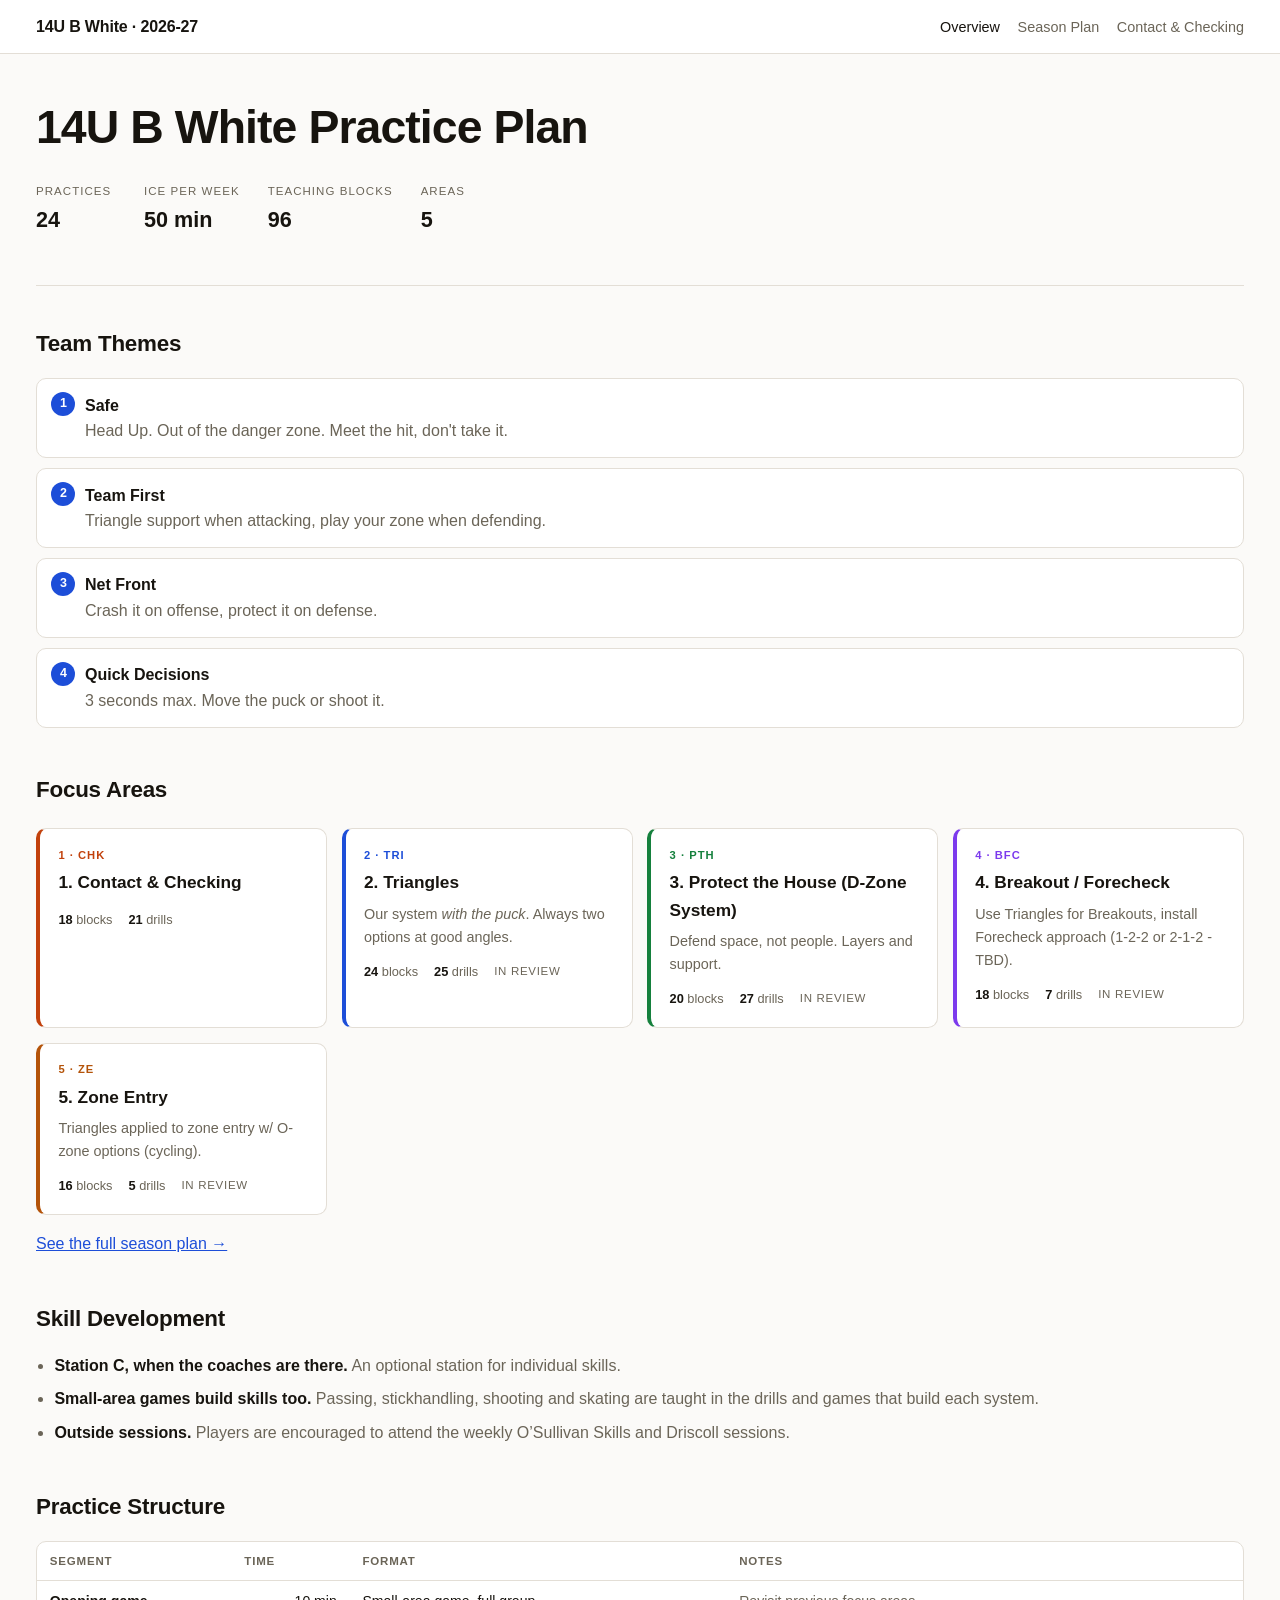
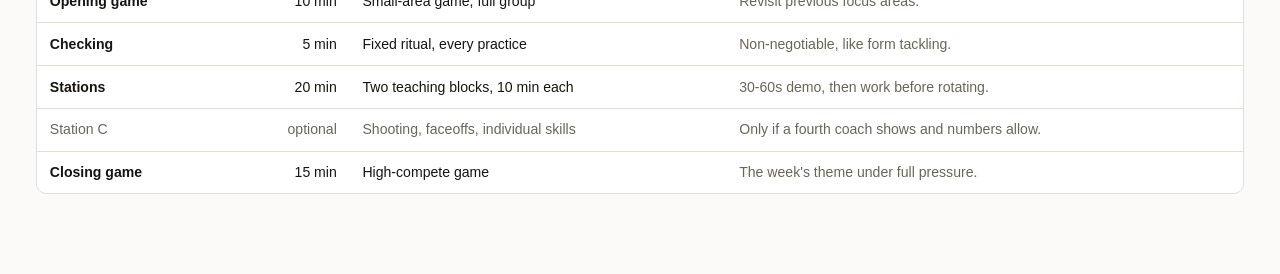
==== commit 3eec88cf: "Add a practices list and side menu to the checking page The area page was one long blob. It now carr" ====
--- a/docs/index.html
+++ b/docs/index.html
@@ -27,7 +27,7 @@
 
 <h2>Focus Areas</h2>
 <div class="cards"><a class="card" style="--tag:var(--chk)" href="areas/checking.html">
-<div class="tag">1 &middot; CHK</div><h3>1. Contact &amp; Checking</h3><p>Contact confidence first, then body checks. Weeks 1-3 are contact only.</p>
+<div class="tag">1 &middot; CHK</div><h3>1. Contact &amp; Checking</h3>
 <div class="meta"><span><b>18</b> blocks</span><span><b>21</b> drills</span></div></a><div class="card" style="--tag:var(--tri)">
 <div class="tag">2 &middot; TRI</div><h3>2. Triangles</h3><p>Our system <em>with the puck</em>. Always two options at good angles.</p>
 <div class="meta"><span><b>24</b> blocks</span><span><b>25</b> drills</span><span class="seg">in review</span></div></div><div class="card" style="--tag:var(--pth)">
--- a/docs/style.css
+++ b/docs/style.css
@@ -156,11 +156,60 @@
 .say q { background: var(--surface); border: 1px solid var(--border); border-radius: var(--radius); padding: 0.7rem 1rem; font-size: 1rem; quotes: none; }
 .say q::before, .say q::after { content: ""; }
 
+/* ---- hero: next practice ---- */
+.herofoot { display: flex; flex-wrap: wrap; gap: 1.5rem 2rem; align-items: flex-end; margin-top: 1.75rem; }
+.herofoot .facts { margin-top: 0; }
+.next {
+  margin-left: auto; display: grid; gap: 0.1rem; min-width: 13rem;
+  background: var(--surface); border: 1px solid var(--border);
+  border-left: 3px solid var(--tag, var(--accent));
+  border-radius: var(--radius); padding: 0.75rem 1rem; text-decoration: none; color: var(--ink);
+}
+.next:hover { border-color: var(--tag, var(--accent)); }
+.next .lbl { font-size: 0.72rem; text-transform: uppercase; letter-spacing: 0.09em; color: var(--muted); }
+.next b { font-size: 1.1rem; font-weight: 650; }
+.next b::after { content: " \2192"; color: var(--tag, var(--accent)); }
+.next .when { font-size: 0.82rem; color: var(--muted); float: none; font-weight: 400; }
+.next.pending { border-left-style: dashed; }
+.next.pending b::after { content: ""; }
+
+/* ---- two-column rule lists ---- */
+.cols { display: grid; gap: 0 2.5rem; grid-template-columns: repeat(auto-fit, minmax(19rem, 1fr)); }
+.cols h3 { margin-top: 1.25rem; }
+
+/* ---- focus area -> its drills ---- */
+ol.steps b a { color: inherit; text-decoration: none; }
+ol.steps b a span { color: var(--tag, var(--accent)); }
+ol.steps b a:hover { color: var(--tag, var(--accent)); }
+.doc-body table tr[id] { scroll-margin-top: 4.5rem; }
+
+/* ---- area page: sticky side menu ---- */
+.doc { display: grid; grid-template-columns: 12rem 1fr; gap: 3rem; align-items: start; }
+.doc-body > h2:first-child { margin-top: 0; }
+.doc-body h2 { scroll-margin-top: 4.5rem; }
+.toc { position: sticky; top: 4.5rem; }
+.toc ol { list-style: none; margin: 0; padding: 0; }
+.toc a {
+  display: block; padding: 0.35rem 0 0.35rem 0.9rem;
+  border-left: 2px solid var(--border);
+  color: var(--muted); text-decoration: none; font-size: 0.85rem; line-height: 1.35;
+}
+.toc a:hover { color: var(--ink); border-color: var(--tag, var(--accent)); }
+
+@media (max-width: 820px) {
+  .doc { grid-template-columns: 1fr; gap: 1.25rem; }
+  .toc { position: static; border-bottom: 1px solid var(--border); padding-bottom: 1rem; }
+  .toc ol { display: flex; flex-wrap: wrap; gap: 0.25rem 0.5rem; }
+  .toc a { border-left: 0; padding: 0.2rem 0.6rem; border: 1px solid var(--border); border-radius: 999px; }
+}
+
 a { color: var(--accent); }
 footer.site { border-top: 1px solid var(--border); margin-top: 4rem; padding-top: 1.25rem; color: var(--muted); font-size: 0.85rem; }
 
 @media print {
   header.site { position: static; }
   .card, .phase, .scroll, ol.steps li, .say q { break-inside: avoid; }
+  .toc { display: none; }
+  .doc { display: block; }
   body { background: #fff; color: #000; }
 }
